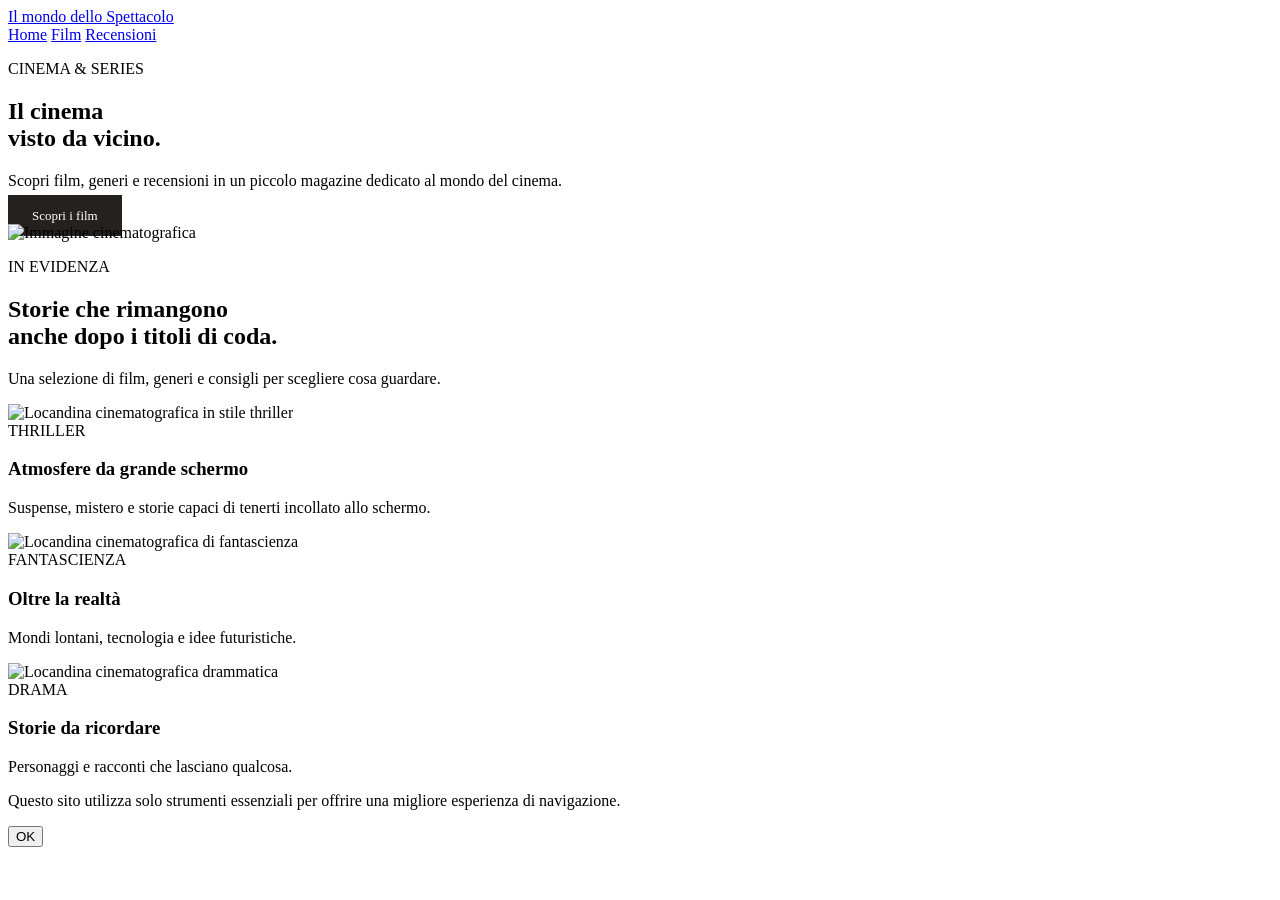
==== index.html @ de0f216d "Add files via upload" ====
<!DOCTYPE html>
<html lang="it">
<head>
    <meta charset="UTF-8">
    <meta name="viewport" content="width=device-width, initial-scale=1.0">
    <title>Cinema & Serie TV</title>
    <link rel="icon" type="image/png" href="img/popcorn.png">
    <link rel="stylesheet" href="css/style.css">
</head>
<body>
<header class="header">
    <a class="logo" href="index.html">Il mondo dello Spettacolo</a>
    <nav>
        <a class="active" href="index.html">Home</a>
        <a href="pagina1.html">Film</a>
        <a href="pagina2.html">Recensioni</a>
    </nav>
</header>

<main>
    <section class="sezione1">
        <div class="sezione1-testo">
            <p class="sottotitolo">CINEMA & SERIES</p>
            <h1>Il cinema<br>visto da vicino.</h1>
            <p>Scopri film, generi e recensioni in un piccolo magazine dedicato al mondo del cinema.</p>
            <a class="button" style="width: fit-content; margin-top: 15px; padding: 13px 24px; background: #24211e; color: white;
            text-decoration: none; font-size: 13px;" href="pagina1.html">Scopri i film</a>
        </div>
        <div class="sezione1-image">
            <img src="https://images.unsplash.com/photo-1489599849927-2ee91cede3ba?auto=format&fit=crop&w=1200&q=85" alt="Immagine cinematografica">
        </div>
    </section>

    <section class="sezione2">
        <p class="sottotitolo">IN EVIDENZA</p>
        <h2>Storie che rimangono<br>anche dopo i titoli di coda.</h2>
        <p>Una selezione di film, generi e consigli per scegliere cosa guardare.</p>
    </section>

    <section class="scheda-grid">
        <article class="scheda grande">
            <img src="img/thriller.jpg" alt="Locandina cinematografica in stile thriller">
            <div>
                <span>THRILLER</span>
                <h3>Atmosfere da grande schermo</h3>
                <p>Suspense, mistero e storie capaci di tenerti incollato allo schermo.</p>
            </div>
        </article>
        <article class="scheda">
            <img src="img/fantascienza.jpg" alt="Locandina cinematografica di fantascienza">
            <div>
                <span>FANTASCIENZA</span>
                <h3>Oltre la realtà</h3>
                <p>Mondi lontani, tecnologia e idee futuristiche.</p>
            </div>
        </article>
        <article class="scheda">
            <img src="img/drama.jpg" alt="Locandina cinematografica drammatica">
            <div>
                <span>DRAMA</span>
                <h3>Storie da ricordare</h3>
                <p>Personaggi e racconti che lasciano qualcosa.</p>
            </div>
        </article>
    </section>
</main>
<div id="privacy-banner">
    <p>Questo sito utilizza solo strumenti essenziali per offrire una migliore esperienza di navigazione.</p>
    <button id="privacy-accept">OK</button>
</div>
<script src="js/script.js"></script>
</body>
</html>
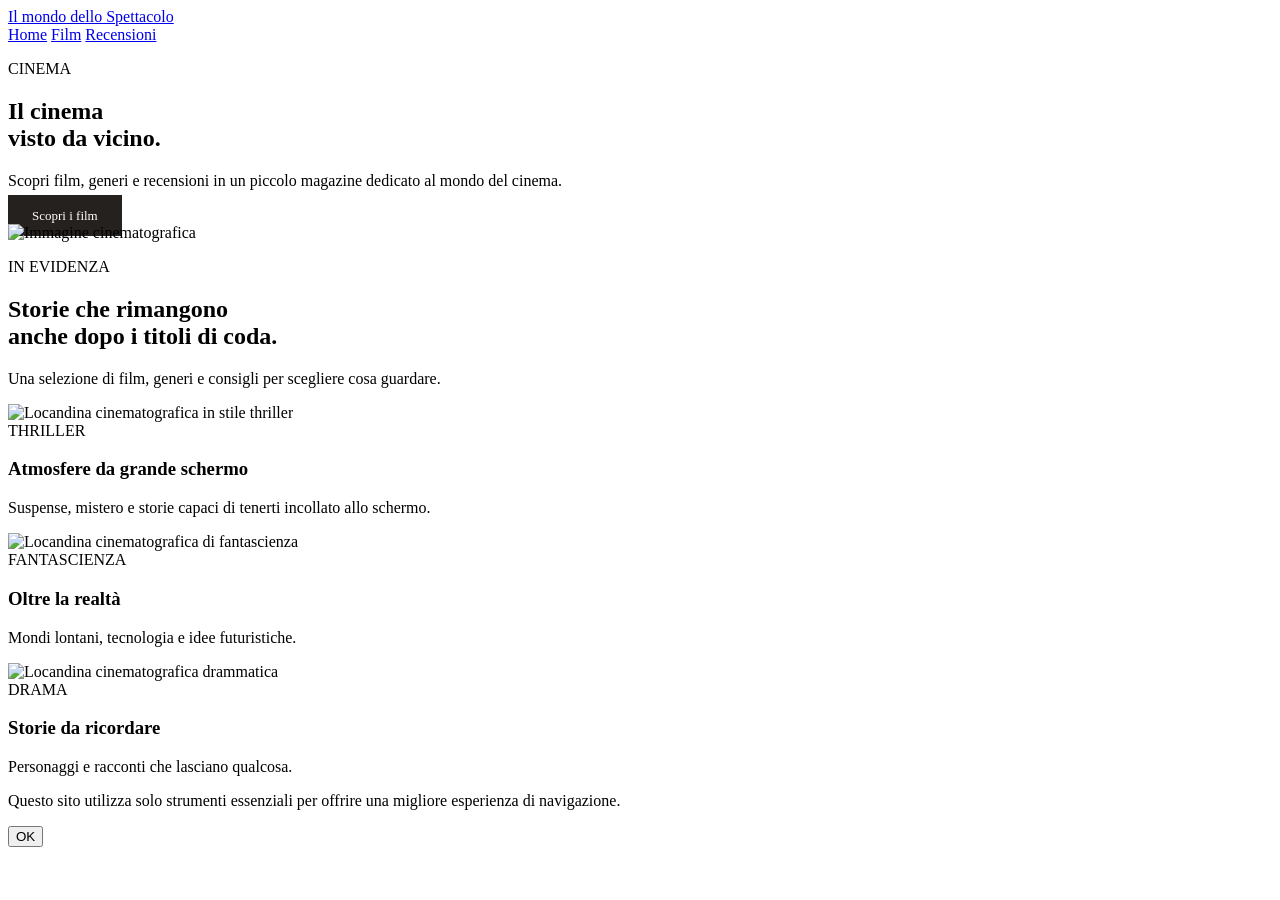
==== commit 6846f24e: "Add files via upload" ====
--- a/index.html
+++ b/index.html
@@ -3,7 +3,7 @@
 <head>
     <meta charset="UTF-8">
     <meta name="viewport" content="width=device-width, initial-scale=1.0">
-    <title>Cinema & Serie TV</title>
+    <title>Cinema</title>
     <link rel="icon" type="image/png" href="img/popcorn.png">
     <link rel="stylesheet" href="css/style.css">
 </head>
@@ -20,7 +20,7 @@
 <main>
     <section class="sezione1">
         <div class="sezione1-testo">
-            <p class="sottotitolo">CINEMA & SERIES</p>
+            <p class="sottotitolo">CINEMA</p>
             <h1>Il cinema<br>visto da vicino.</h1>
             <p>Scopri film, generi e recensioni in un piccolo magazine dedicato al mondo del cinema.</p>
             <a class="button" style="width: fit-content; margin-top: 15px; padding: 13px 24px; background: #24211e; color: white;
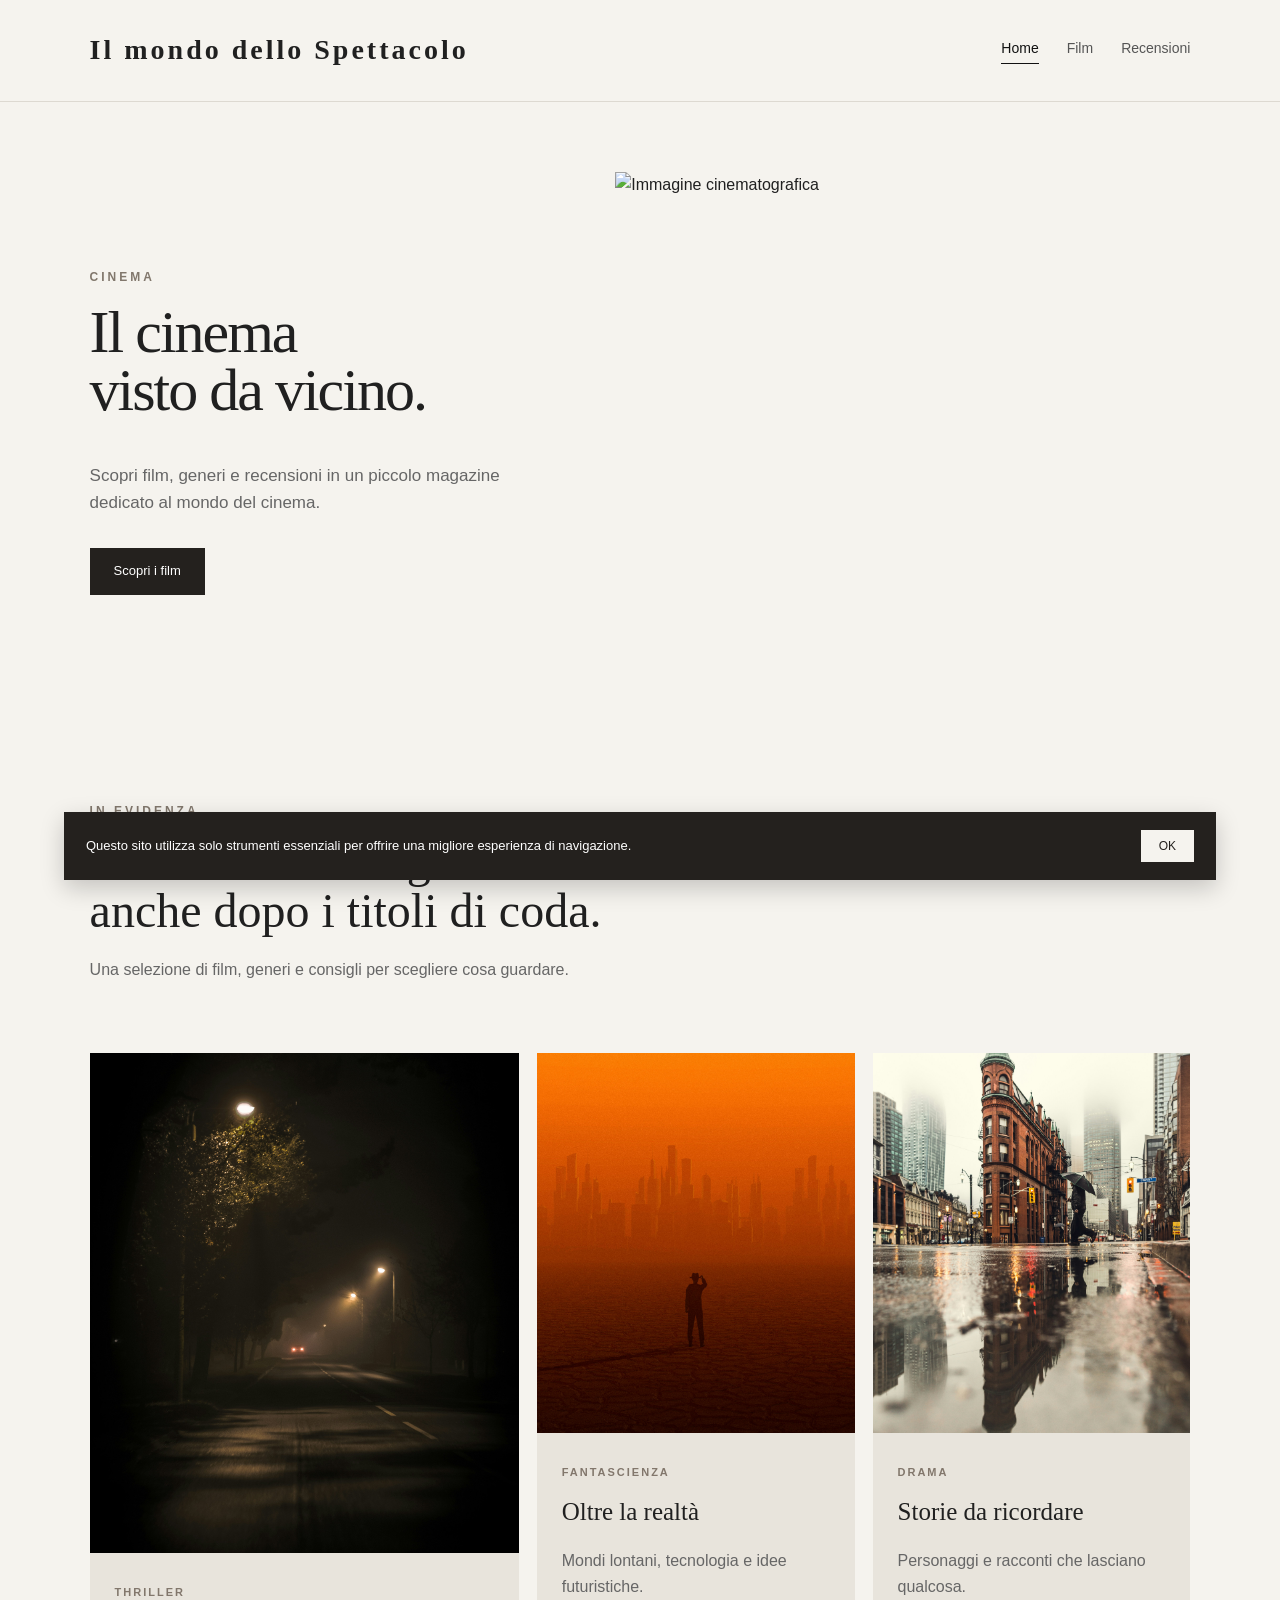
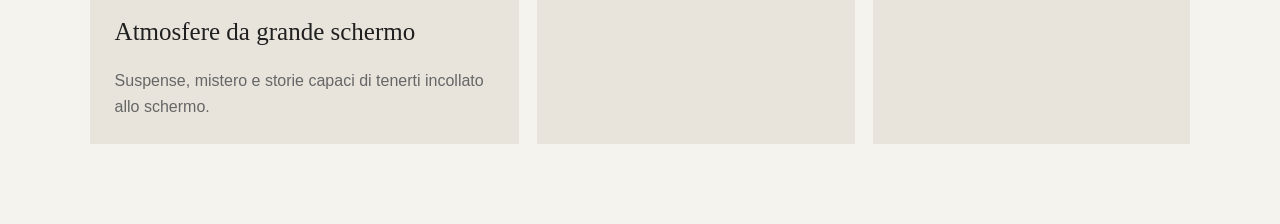
==== commit cd98167a: "Add files via upload" ====
--- a/index.html
+++ b/index.html
@@ -2,7 +2,6 @@
 <html lang="it">
 <head>
     <meta charset="UTF-8">
-    <meta name="viewport" content="width=device-width, initial-scale=1.0">
     <title>Cinema</title>
     <link rel="icon" type="image/png" href="img/popcorn.png">
     <link rel="stylesheet" href="css/style.css">
--- a/css/style.css
+++ b/css/style.css
@@ -0,0 +1,291 @@
+* { box-sizing: border-box; } /* seleziono tutti gli elemnti e gli diciamo che utilizzano 
+il modello border-box (witdh specifica la misura di content+padding+border */
+
+body {
+    margin: 0; /* margine del body nullo */
+    background: #f5f3ee; /* colore dello sfondo */
+    color: #202020; /* colore dei caratteri */
+    font-family: Arial, Helvetica, sans-serif; /* font dei caratteri */
+    line-height: 1.6; /* altezza verticale di una riga */
+}
+
+a { color: inherit; } /* tutti gli elemnti ipertestuali usano il colore dell'elemento genitore */
+
+.header { /* stiamo selezionando tutti gli elemnti con classe header */
+    width: 100%; /* l'header occupa il 100% della larghezza disponibile */
+    padding: 28px 7%; /* la distanza tra l'elemnto e il bordo e 28px verticale e il 7% orizzontale */
+    border-bottom: 1px solid #ddd9d1; /* caratteristiche della linea orizzontale che divide header e main */
+    display: flex; /* elementi disposti secondo il modello flex ovvero in orizzontale*/ 
+    align-items: center; /* allineo gli elemnti sullo stesso asse*/
+    justify-content: space-between; /* distribuisco gli elemnti lasciando il massimo spazio tra di loro */
+    gap: 30px; /* spazio tra gli elementi */
+}
+
+/* index */
+
+.logo { /* selezione gli elemnti della classe logo*/
+    font-family: Georgia, serif; /* font dei caratteri */
+    font-size: 28px; /* grandezza del font */
+    font-weight: bold; /* font in grassetto */
+    letter-spacing: 3px; /* spazio tra i caratteri */
+    text-decoration: none; /* rimuovo la sottolineature caratteristica degli elementi ipertestuali */
+}
+
+nav { 
+    display: flex; /* elementi disposti secondo il modello flex ovvero in orizzontale */ 
+    gap: 28px; /* fisso lo spazio tra elementi*/ 
+} 
+nav a { /* seleziono gli elemnti ipertestuali del nav */
+    text-decoration: none; /* rimuovo la sottolineature caratteristica degli elementi ipertestuali */
+    font-size: 14px; /* grandezza del font */
+    color: #555; /* colore dei caratteri */
+    padding-bottom: 4px; /* aggiungo uno spazio sotto*/
+}
+nav a:hover, nav a.active { /* seleziono gli elemnti ipertestuali del nav quando il mouse ci va sopra e quelli con la classe active*/
+    color: #111; /* colore dei caratteri */
+    border-bottom: 1px solid #111; /* caratteristiche della linea orizzontale che divide nav e header */
+}
+
+main {
+    width: min(1180px, 86%); /* non supera mai i 1180px ma su schermi più piccoli non occupa più del 86% */
+    margin: 0 auto; /* margine del main verticale nullo mentre quelloorizzontale automatico 
+    e distribuisce bene lo spazio a destra e sinistra mantenedo il contenuto centrato*/
+}
+
+.sezione1 {
+    min-height: 620px; /* l'altezza minima della sezione */
+    display: grid; /* elementi disposti secondo il modello grid ovvero in righe e colonne*/ 
+    grid-template-columns: 0.9fr 1.1fr /* creo due colonne che occupano 2 fr di spazio totale,
+    uso fr che equivale alla frazione di spazio disponibile  */ ;
+    gap: 55px; /* spazio tra le colonne */
+    padding: 70px 0 80px; /* spazio sopra e sotto la sezione */
+}
+
+.sezione1-testo { 
+    display: flex; /* elementi disposti secondo il modello flex ovvero in orizzontale */ 
+    flex-direction: column; /* modifico la direzione da orizzontale a verticale */ 
+    justify-content: center; /* metto il contenuto della sezione al centro della sezione */
+}
+.sottotitolo { 
+    margin: 0 0 15px; /* margine sopra la sezione */
+    font-size: 12px;  /* grandezza del font */
+    letter-spacing: 3px; /* spazio tra i caratteri */
+    font-weight: bold; /* font in grassetto */
+    color: #81776c; /* colore dei caratteri */
+}
+.sezione1 h1, .heading-pagine h1 {
+    margin: 0 0 25px; /* margine sopra la sezione */
+    font-family: Georgia, "Times New Roman", serif; /* font dei caratteri */
+    font-size: 60px; /* grandezza del font */
+    line-height: 0.98; /* regolo l'altezza tra le righe */
+    font-weight: 500; /* grandezza del font */
+    letter-spacing: -2px; /* spazio tra i caratteri */
+}
+.sezione1-testo > p:not(.sottotitolo) {  /* seleziono i figli diretti escludendo la classe sottotitolo */
+    max-width: 480px; /* grandezza massima della sezione */
+    color: #666; /* colore dei caratteri */
+    font-size: 17px; /* grandezza del font */
+}
+
+.sezione1-image {
+    min-height: 520px; /* altezza minima dell'immagine */
+}
+
+.sezione1-image img {
+    width: 100%; /* larghezza della card */
+    height: 520px; /* altezza immagine */
+    object-fit: cover; /* faccio in modo che la l'immagine riempia completamente il rettangolo */
+    display: block; /* faccio diventare l'immagine un blocco */ 
+}
+
+.sezione2 { 
+    padding: 30px 0 55px; /* spazio sopra e sotto la sezione */
+    max-width: 780px; /* grandezza massima della sezione */
+}
+.sezione2 h2 { 
+    margin: 0 0 20px; /* margine sopra la sezione */
+    font-family: Georgia, serif; /* font dei caratteri */
+    font-size: 48px; /* grandezza del font */
+    line-height: 1.05; /* regolo l'altezza tra le righe */
+    font-weight: 500; /* spessore del font */
+}
+.sezione2 p:last-child, .heading-pagine > p:last-child { /* seleziono l'ultimo figlio p di sezione2 ovvero l'ultimo p 
+    stessa cosa per i figli diretti*/
+    color: #666; /* colore dei caratteri */
+}
+
+.scheda-grid { 
+    display: grid; /* elementi disposti secondo il modello grid ovvero in righe e colonne*/ 
+    grid-template-columns: 1.35fr 1fr 1fr /* creo tre colonne che occupano 3.35 fr di spazio totale,
+    uso fr che equivale alla frazione di spazio disponibile  */ ; 
+    gap: 18px; /* spazio tra le colonne */
+    padding-bottom: 80px; /* spazio sotto la sezione */
+}
+.scheda { 
+    background: #e8e4dc; /* colore sfondo */
+}
+.scheda img { 
+    width: 100%; /* larghezza della card */
+    height: 380px; /* altezza immagine */
+    object-fit: cover; /* faccio in modo che la l'immagine riempia completamente il rettangolo */
+    display: block; /* faccio diventare l'immagine un blocco */ 
+}
+.scheda.grande img { 
+    height: 500px; /* altezza immagine */
+}
+.scheda div { 
+    padding: 25px; /* *spazio attorno al div*/
+}
+.scheda span, .movie-info span, .review span { 
+    font-size: 11px; /* grandezza del font */
+    letter-spacing: 2px; /* spazio tra i caratteri */
+    color: #82776c; /* colore dei caratteri */
+    font-weight: bold; /* font in grassetto */
+}
+.scheda h3 { 
+    margin: 8px 0; /* margine sotto e sopra la sezione */
+    font-family: Georgia, serif; /* font dei caratteri */
+    font-size: 25px; /* grandezza del font */
+    font-weight: 500; /* spessore del font */
+}
+.scheda p { 
+    color: #666; /* colore dei caratteri */
+    margin-bottom: 0; /* margine sotto la sezione nullo*/
+}
+
+/* Pagina1 */
+
+.main-pagine { 
+    padding: 80px 0; /* spazio sopra il main*/
+}
+
+.filtri { 
+    display: flex; /* filtri disposti in orizzontale */
+    gap: 10px; /* distanza tra i filtri */
+    flex-wrap: wrap; /* se non c'è abbastanza spazio gli elemnti vanno a capo */
+    margin-bottom: 35px; /* spazio inferiore della sezione */
+}
+.filtro { 
+    border: 1px solid #c9c4bb; /* imposto lo stile del bottone, spessore stile e colore*/
+    background: transparent; /* imposto lo sfondo trasparente */
+    padding: 10px 18px; /* imposto lo spazio interno a destra e sinista e poi sopra e sotto del bottone */
+    cursor: pointer; /* quando ci passo sopra compare la manina */
+    font-size: 13px; /* grandezza del font */
+}
+.filtro.active, .filtro:hover { 
+    background: #24211e; /* colore sfondo */
+    color: white; /* colore dei caratteri */
+    border-color: #24211e; /* colore del bordo */
+}
+
+.film-grid { 
+    display: grid; /* elementi disposti secondo il modello grid ovvero in righe e colonne*/
+    grid-template-columns: repeat(3, 1fr); /* creo tre colonne che occupano tutte e tre 1fr di spazio */
+    gap: 22px; /* spazio tra le colonne */
+}
+.film-card { 
+    background: #e8e4dc; /* colore sfondo */
+}
+.film-card img { 
+    width: 100%; /* l'immagine occupa l'intero spazio della colonna */
+    height: 380px; /* altezza immagine */ 
+    display: block; /* faccio diventare l'immagine un blocco */ 
+    object-fit: cover; /* faccio in modo che la l'immagine riempia completamente il rettangolo */
+}
+.film-info { 
+    padding: 20px; /* *spazio attorno al div*/
+}
+.film-info h2 { 
+    margin: 6px 0; /* margine sotto e sopra la sezione */
+    font-family: Georgia, serif; /* font dei caratteri */
+    font-size: 28px; /* grandezza del font */
+    font-weight: 500; /* spessore del font */
+}
+.film-info p { 
+    color: #666; /* colore dei caratteri */
+    margin: 0; /* margine del div nullo*/
+}
+
+/* Pagina2 */
+
+.reviews { 
+    border-top: 1px solid #d6d1c8; /* caratteristiche della linea orizzontale che divide heading-pagine e le recensioni:
+    spessore linea, linea continua e colore */
+}
+.review { 
+    display: grid; /* elementi disposti secondo il modello grid ovvero in righe e colonne*/
+    grid-template-columns: 80px 1fr 100px; /* creo tre colonne che occupano rispettivamente 80px, 1fr, 100px */
+    gap: 25px; /* spazio tra le colonne */
+    padding: 35px 0; /* spazio sopra e sotto la sezione */
+    border-bottom: 1px solid #d6d1c8; /* caratteristiche della linea orizzontale che divide ogni recensione:
+    spessore linea, linea continua e colore */
+    align-items: start; /* gli elemnti vengono allineati all'inizio del loro spazio più a sinistra*/ 
+}
+.review-number { 
+    font-family: Georgia, serif; /* font dei caratteri */
+    font-size: 30px; /* grandezza del font */
+    color: #9b9288; /* colore dei caratteri */
+}
+.review h2 { 
+    margin: 5px 0 10px; /* imposto lo spazio sopra e sotto*/
+    font-family: Georgia, serif; /* font dei caratteri */
+    font-size: 34px; /* grandezza del font */
+    font-weight: 500; /* spessore del font */
+}
+.review p { 
+    margin: 0; /* margine del div nullo*/
+    max-width: 700px; /* grandezza massima della sezione */
+    color: #666; /* colore dei caratteri */
+}
+.review-voto {
+    display: flex; /* elementi disposti secondo il modello flex ovvero in orizzontale*/ 
+    flex-direction: column; /* modifico la direzione da orizzontale a verticale */ 
+    align-items: flex-end; /* elementi allineati alla fine della sezione*/
+    gap: 15px; /* spazio tra le colonne */
+}
+
+.review-voto strong {
+    letter-spacing: 3px; /* spazio tra i caratteri */
+    font-size: 14px; /* grandezza del font */
+}
+
+.review-voto img {
+    width: 100px; /* larghezza della card */
+    height: 120px; /* altezza immagine */
+    object-fit: cover; /* faccio in modo che la l'immagine riempia completamente il rettangolo */
+    display: block; /* faccio diventare l'immagine un blocco */ 
+}
+
+#privacy-banner {
+    position: fixed;
+    bottom: 20px;
+    left: 50%;
+    transform: translateX(-50%);
+    width: 90%;
+    max-width: 1300px;
+    background: #24211e;
+    color: white;
+    padding: 18px 22px;
+    display: none;
+    align-items: center;
+    justify-content: space-between;
+    gap: 20px;
+    box-sizing: border-box;
+    box-shadow: 0 8px 25px rgba(0, 0, 0, 0.2);
+    z-index: 1000;
+}
+
+#privacy-banner p {
+    margin: 0;
+    font-size: 13px;
+    line-height: 1.5;
+}
+
+#privacy-accept {
+    border: none;
+    background: #f5f3ee;
+    color: #24211e;
+    padding: 9px 18px;
+    cursor: pointer;
+    font-size: 12px;
+}
